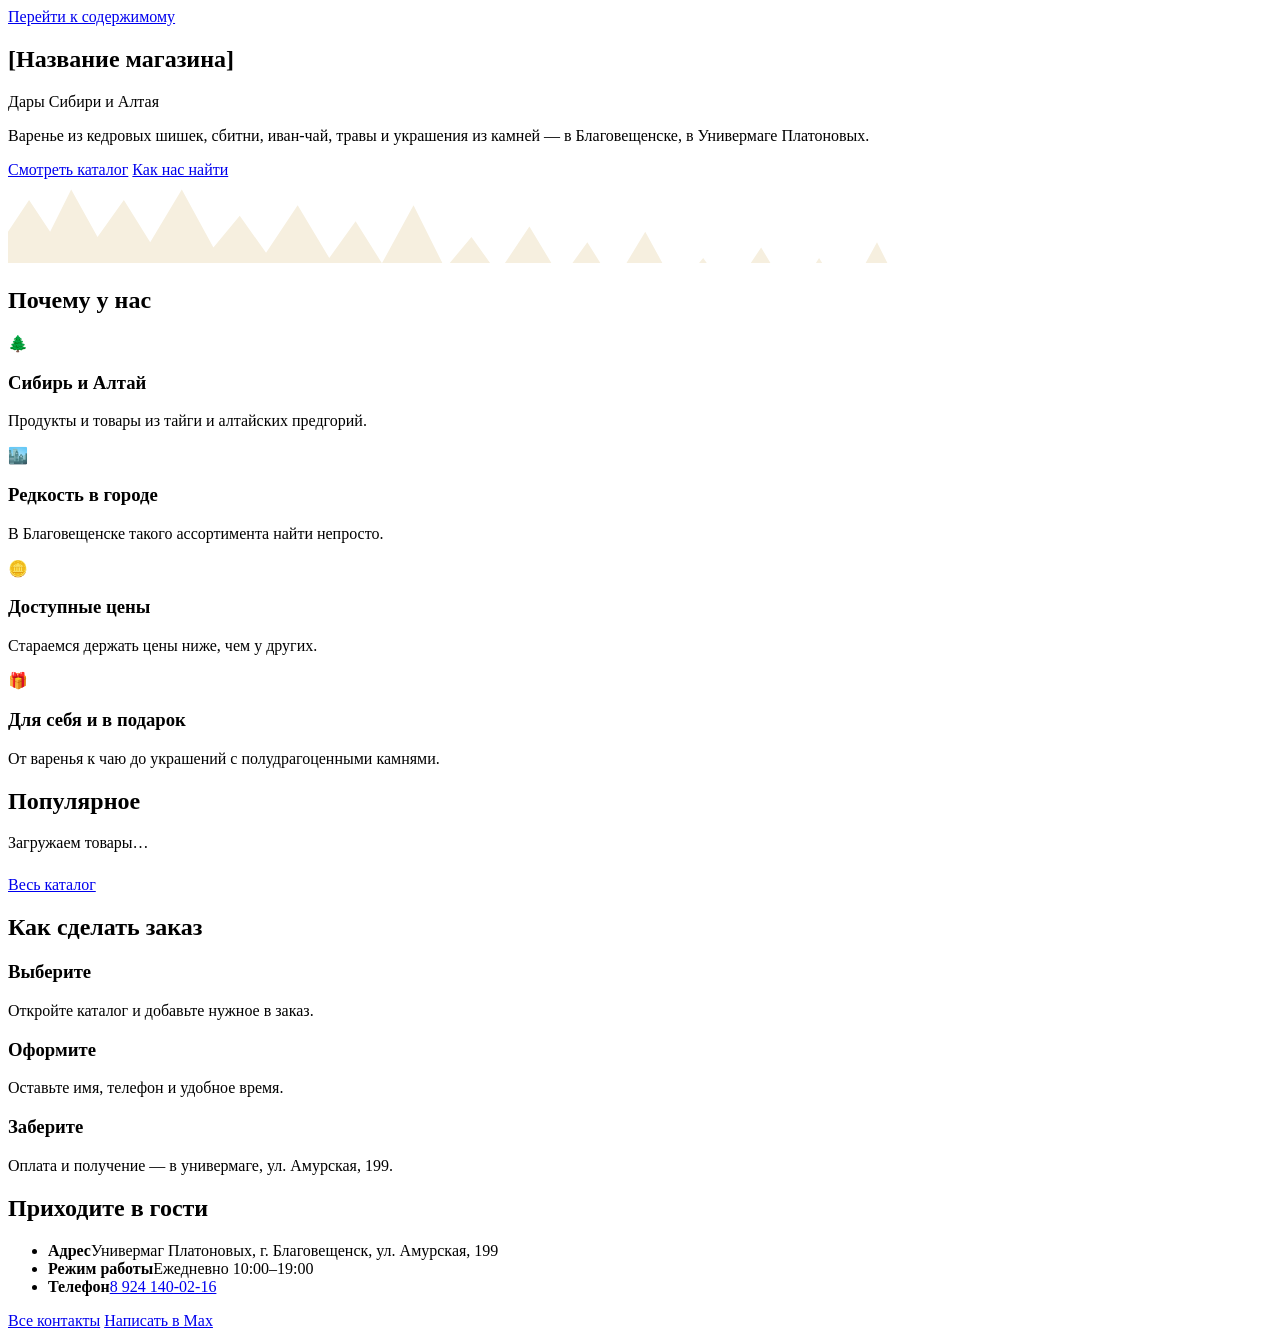
==== index.html @ 5d6d9eb0 "Add files via upload" ====
<!DOCTYPE html>
<html lang="ru">
<head>
<meta charset="utf-8">
<meta name="viewport" content="width=device-width, initial-scale=1">
<title>Продукты Сибири и Алтая — [Название магазина], Благовещенск</title>
<meta name="description" content="Продукты и товары Сибири и Алтая в Благовещенске: варенье из кедровых шишек, сбитни, сиропы, иван-чай, травы, экстракты, бижутерия.">
<meta property="og:type" content="website">
<meta property="og:locale" content="ru_RU">
<meta property="og:title" content="Продукты Сибири и Алтая — [Название магазина], Благовещенск">
<meta property="og:description" content="Продукты и товары Сибири и Алтая в Благовещенске. Самовывоз из Универмага Платоновых.">
<meta name="theme-color" content="#2F5233">
<link rel="icon" href="assets/favicon.svg" type="image/svg+xml">
<link rel="preconnect" href="https://fonts.googleapis.com">
<link rel="preconnect" href="https://fonts.gstatic.com" crossorigin>
<link href="https://fonts.googleapis.com/css2?family=Philosopher:wght@400;700&family=PT+Sans:wght@400;700&display=swap&subset=cyrillic" rel="stylesheet">
<link rel="stylesheet" href="css/style.css">
</head>
<body data-page="home">
<a class="skip" href="#main">Перейти к содержимому</a>
<div id="site-header"></div>
<main id="main">

<section class="hero">
  <div class="container hero__inner">
    <div>
      <h1><span data-cfg="shopName">[Название магазина]</span></h1>
      <p class="lead" data-cfg="tagline">Дары Сибири и Алтая</p>
      <p class="lead">Варенье из кедровых шишек, сбитни, иван-чай, травы и украшения из камней — в Благовещенске, в Универмаге Платоновых.</p>
      <div class="hero__btns">
        <a class="btn" href="catalog.html">Смотреть каталог</a>
        <a class="btn btn--ghost" href="contacts.html">Как нас найти</a>
      </div>
    </div>
    <div class="hero__logo" data-logo></div>
  </div>
  <svg class="hero__trees" viewBox="0 0 1200 80" preserveAspectRatio="none" aria-hidden="true"><path fill="#F6EFDF" d="M0 80V50l20-30 20 30 20-40 25 45 25-35 25 40 30-50 30 55 25-30 25 35 30-45 30 50 25-35 25 40 30-55 30 60 25-30 25 35 30-45 30 50 25-35 25 40 30-50 30 55 25-30 25 35 30-45 30 50 25-40 25 40 30-55 30 60 25-30 25 35 30-45 30 50 25-35 25 40 30-50 30 55 25-35 25 40 30-45 30 50 25-35 25 40 30-50 30 55V80z"/></svg>
</section>

<section class="section" aria-labelledby="why">
  <div class="container">
    <h2 id="why" class="center">Почему у нас</h2>
    <div class="grid features">
      <div class="feature"><span class="feature__icon" aria-hidden="true">🌲</span><h3>Сибирь и Алтай</h3><p>Продукты и товары из тайги и алтайских предгорий.</p></div>
      <div class="feature"><span class="feature__icon" aria-hidden="true">🏙️</span><h3>Редкость в городе</h3><p>В Благовещенске такого ассортимента найти непросто.</p></div>
      <div class="feature"><span class="feature__icon" aria-hidden="true">🪙</span><h3>Доступные цены</h3><p>Стараемся держать цены ниже, чем у других.</p></div>
      <div class="feature"><span class="feature__icon" aria-hidden="true">🎁</span><h3>Для себя и в подарок</h3><p>От варенья к чаю до украшений с полудрагоценными камнями.</p></div>
    </div>
  </div>
</section>

<section class="section section--alt" aria-labelledby="pop">
  <div class="container">
    <h2 id="pop">Популярное</h2>
    <div class="grid products" id="popular"><p class="empty">Загружаем товары…</p></div>
    <p class="center" style="margin-top:24px"><a class="btn btn--green" href="catalog.html">Весь каталог</a></p>
  </div>
</section>

<section class="section" aria-labelledby="how">
  <div class="container">
    <h2 id="how" class="center">Как сделать заказ</h2>
    <div class="grid steps">
      <div class="step"><h3>Выберите</h3><p>Откройте каталог и добавьте нужное в заказ.</p></div>
      <div class="step"><h3>Оформите</h3><p>Оставьте имя, телефон и удобное время.</p></div>
      <div class="step"><h3>Заберите</h3><p>Оплата и получение — в универмаге, ул. Амурская, 199.</p></div>
    </div>
  </div>
</section>

<section class="section section--alt" aria-labelledby="cont">
  <div class="container contacts">
    <div>
      <h2 id="cont">Приходите в гости</h2>
      <ul class="contact-list">
        <li><b>Адрес</b><span data-cfg="place">Универмаг Платоновых</span>, г. <span data-cfg="city">Благовещенск</span>, <span data-cfg="address">ул. Амурская, 199</span></li>
        <li><b>Режим работы</b><span data-cfg="hours">Ежедневно 10:00–19:00</span></li>
        <li><b>Телефон</b><a data-cfg-tel href="#">8 924 140-02-16</a></li>
      </ul>
    </div>
    <div style="align-self:center"><a class="btn btn--green" href="contacts.html">Все контакты</a> <a class="btn btn--ghost" data-cfg-max href="#">Написать в Max</a></div>
  </div>
</section>
</main>
<div id="site-footer"></div>
<script src="config.js"></script>
<script src="js/app.js" defer></script>
</body>
</html>
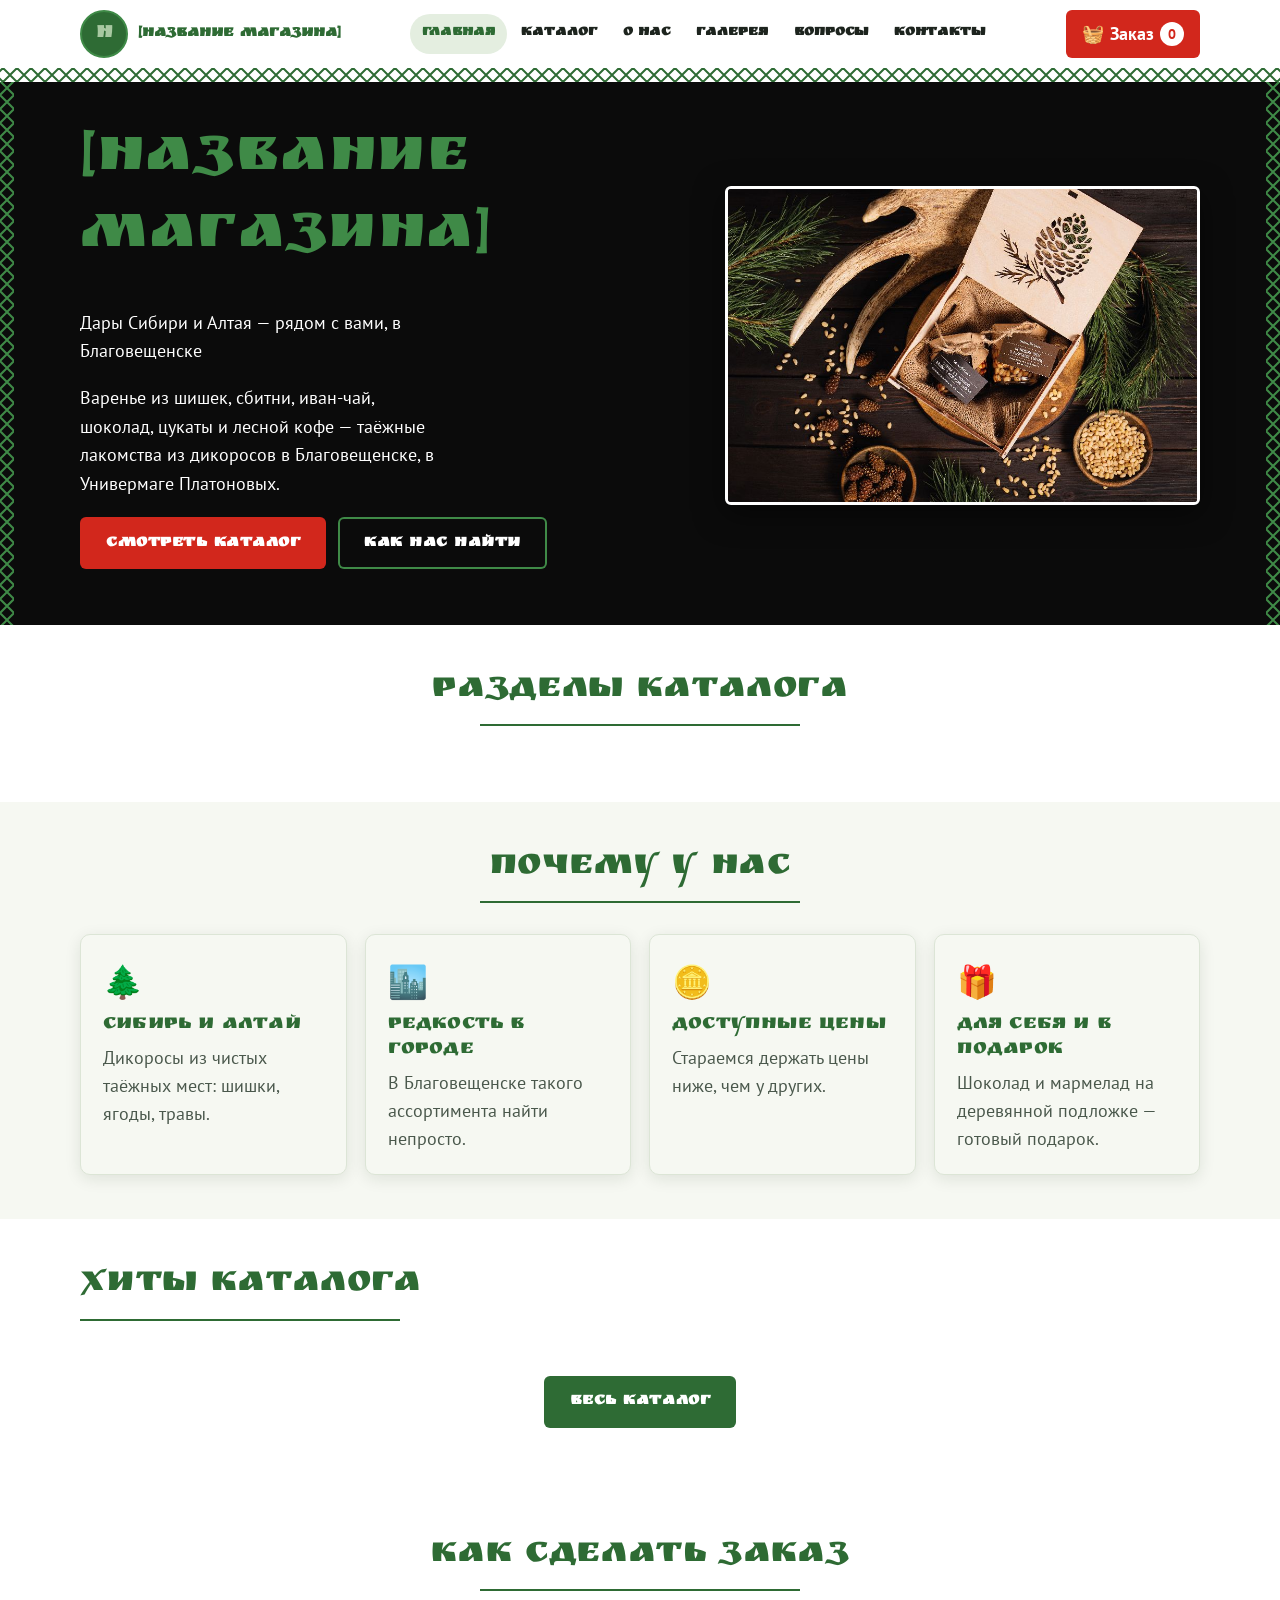
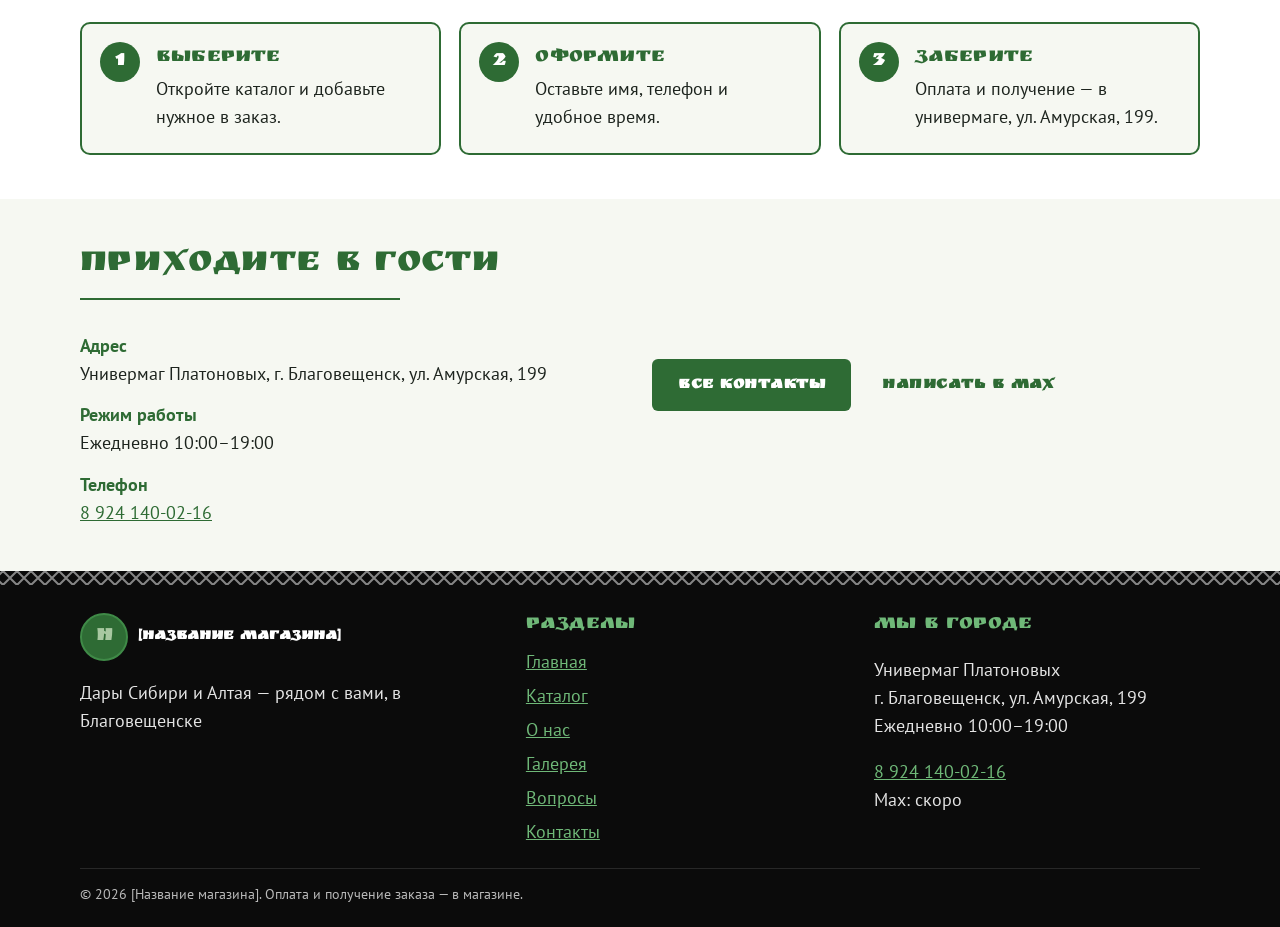
==== commit 7f72514c: "Каталог из PDF и стиль каталога: страницы и products.json" ====
--- a/index.html
+++ b/index.html
@@ -4,16 +4,16 @@
 <meta charset="utf-8">
 <meta name="viewport" content="width=device-width, initial-scale=1">
 <title>Продукты Сибири и Алтая — [Название магазина], Благовещенск</title>
-<meta name="description" content="Продукты и товары Сибири и Алтая в Благовещенске: варенье из кедровых шишек, сбитни, сиропы, иван-чай, травы, экстракты, бижутерия.">
+<meta name="description" content="Продукты и товары Сибири и Алтая в Благовещенске: варенье из шишек, сбитни и сиропы, конфитюры, цукаты, шоколад, мармелад, лесной чай, таёжный кофе.">
 <meta property="og:type" content="website">
 <meta property="og:locale" content="ru_RU">
 <meta property="og:title" content="Продукты Сибири и Алтая — [Название магазина], Благовещенск">
 <meta property="og:description" content="Продукты и товары Сибири и Алтая в Благовещенске. Самовывоз из Универмага Платоновых.">
-<meta name="theme-color" content="#2F5233">
+<meta name="theme-color" content="#2E6B34">
 <link rel="icon" href="assets/favicon.svg" type="image/svg+xml">
 <link rel="preconnect" href="https://fonts.googleapis.com">
 <link rel="preconnect" href="https://fonts.gstatic.com" crossorigin>
-<link href="https://fonts.googleapis.com/css2?family=Philosopher:wght@400;700&family=PT+Sans:wght@400;700&display=swap&subset=cyrillic" rel="stylesheet">
+<link href="https://fonts.googleapis.com/css2?family=Ruslan+Display&family=PT+Sans:wght@400;700&display=swap&subset=cyrillic" rel="stylesheet">
 <link rel="stylesheet" href="css/style.css">
 </head>
 <body data-page="home">
@@ -26,32 +26,39 @@
     <div>
       <h1><span data-cfg="shopName">[Название магазина]</span></h1>
       <p class="lead" data-cfg="tagline">Дары Сибири и Алтая</p>
-      <p class="lead">Варенье из кедровых шишек, сбитни, иван-чай, травы и украшения из камней — в Благовещенске, в Универмаге Платоновых.</p>
+      <p class="lead">Варенье из шишек, сбитни, иван-чай, шоколад, цукаты и лесной кофе — таёжные лакомства из дикоросов в Благовещенске, в Универмаге Платоновых.</p>
       <div class="hero__btns">
         <a class="btn" href="catalog.html">Смотреть каталог</a>
         <a class="btn btn--ghost" href="contacts.html">Как нас найти</a>
       </div>
     </div>
-    <div class="hero__logo" data-logo></div>
+    <div class="hero__photo"><img src="assets/img/hero.jpg" alt="Подарочный набор таёжного варенья в деревянной коробке" width="900" height="600"></div>
   </div>
-  <svg class="hero__trees" viewBox="0 0 1200 80" preserveAspectRatio="none" aria-hidden="true"><path fill="#F6EFDF" d="M0 80V50l20-30 20 30 20-40 25 45 25-35 25 40 30-50 30 55 25-30 25 35 30-45 30 50 25-35 25 40 30-55 30 60 25-30 25 35 30-45 30 50 25-35 25 40 30-50 30 55 25-30 25 35 30-45 30 50 25-40 25 40 30-55 30 60 25-30 25 35 30-45 30 50 25-35 25 40 30-50 30 55 25-35 25 40 30-45 30 50 25-35 25 40 30-50 30 55V80z"/></svg>
+  <svg class="hero__trees" hidden viewBox="0 0 1200 80" preserveAspectRatio="none" aria-hidden="true"><path fill="#F6EFDF" d="M0 80V50l20-30 20 30 20-40 25 45 25-35 25 40 30-50 30 55 25-30 25 35 30-45 30 50 25-35 25 40 30-55 30 60 25-30 25 35 30-45 30 50 25-35 25 40 30-50 30 55 25-30 25 35 30-45 30 50 25-40 25 40 30-55 30 60 25-30 25 35 30-45 30 50 25-35 25 40 30-50 30 55 25-35 25 40 30-45 30 50 25-35 25 40 30-50 30 55V80z"/></svg>
 </section>
 
-<section class="section" aria-labelledby="why">
+<section class="section" aria-labelledby="cats">
+  <div class="container">
+    <h2 id="cats" class="center">Разделы каталога</h2>
+    <div class="grid cats" id="cats-box"></div>
+  </div>
+</section>
+
+<section class="section section--alt" aria-labelledby="why">
   <div class="container">
     <h2 id="why" class="center">Почему у нас</h2>
     <div class="grid features">
-      <div class="feature"><span class="feature__icon" aria-hidden="true">🌲</span><h3>Сибирь и Алтай</h3><p>Продукты и товары из тайги и алтайских предгорий.</p></div>
+      <div class="feature"><span class="feature__icon" aria-hidden="true">🌲</span><h3>Сибирь и Алтай</h3><p>Дикоросы из чистых таёжных мест: шишки, ягоды, травы.</p></div>
       <div class="feature"><span class="feature__icon" aria-hidden="true">🏙️</span><h3>Редкость в городе</h3><p>В Благовещенске такого ассортимента найти непросто.</p></div>
       <div class="feature"><span class="feature__icon" aria-hidden="true">🪙</span><h3>Доступные цены</h3><p>Стараемся держать цены ниже, чем у других.</p></div>
-      <div class="feature"><span class="feature__icon" aria-hidden="true">🎁</span><h3>Для себя и в подарок</h3><p>От варенья к чаю до украшений с полудрагоценными камнями.</p></div>
+      <div class="feature"><span class="feature__icon" aria-hidden="true">🎁</span><h3>Для себя и в подарок</h3><p>Шоколад и мармелад на деревянной подложке — готовый подарок.</p></div>
     </div>
   </div>
 </section>
 
-<section class="section section--alt" aria-labelledby="pop">
+<section class="section" aria-labelledby="pop">
   <div class="container">
-    <h2 id="pop">Популярное</h2>
+    <h2 id="pop">Хиты каталога</h2>
     <div class="grid products" id="popular"><p class="empty">Загружаем товары…</p></div>
     <p class="center" style="margin-top:24px"><a class="btn btn--green" href="catalog.html">Весь каталог</a></p>
   </div>
--- a/css/style.css
+++ b/css/style.css
@@ -0,0 +1,239 @@
+:root{
+  --cream:#FFFFFF; --cream-2:#DCE5D6; --paper:#F6F8F2;
+  --green:#2E6B34; --green-2:#3F8A47; --green-3:#A8C8A1; --green-4:#E4EEE0;
+  --brown:#1D241E; --brown-2:#4A584C;
+  --gold:#3F8A47; --gold-2:#A8C8A1;
+  --red:#D2271C; --red-2:#A81D14;
+  --navy:#0B0B0B;
+  --radius:10px; --shadow:0 4px 16px rgba(20,40,20,.10);
+  --font-head:"Ruslan Display","Georgia",serif; --font-body:"PT Sans","Segoe UI",Arial,sans-serif;
+  --orn:url("data:image/svg+xml,%3Csvg xmlns='http://www.w3.org/2000/svg' width='28' height='14' viewBox='0 0 28 14'%3E%3Cpath d='M0 7 7 0l7 7-7 7zM14 7l7-7 7 7-7 7z' fill='none' stroke='%232E6B34' stroke-width='2'/%3E%3C/svg%3E");
+  --orn-w:url("data:image/svg+xml,%3Csvg xmlns='http://www.w3.org/2000/svg' width='28' height='14' viewBox='0 0 28 14'%3E%3Cpath d='M0 7 7 0l7 7-7 7zM14 7l7-7 7 7-7 7z' fill='none' stroke='%23ffffff' stroke-width='2'/%3E%3C/svg%3E");
+}
+*{box-sizing:border-box}
+html{scroll-behavior:smooth}
+body{margin:0;font-family:var(--font-body);font-size:18px;line-height:1.55;color:var(--brown);
+  background:var(--cream)}
+img{max-width:100%;height:auto;display:block}
+a{color:var(--green)}
+h1,h2,h3{font-family:var(--font-head);color:var(--green);line-height:1.2;margin:0 0 .5em}
+h1{font-size:clamp(2rem,6vw,3.2rem)} h2{font-size:clamp(1.6rem,4.5vw,2.3rem)} h3{font-size:1.3rem}
+.container{width:min(1120px,100% - 32px);margin-inline:auto}
+.section{padding:44px 0}
+.section--alt{background:var(--paper);border-block:1px solid var(--cream-2)}
+.lead{font-size:1.15rem;color:var(--brown-2)}
+.center{text-align:center}
+.skip{position:absolute;left:-999px}.skip:focus{left:8px;top:8px;background:#fff;padding:8px;z-index:100}
+
+/* Кнопки */
+.btn{display:inline-flex;align-items:center;justify-content:center;gap:8px;min-height:52px;padding:12px 26px;
+  border:0;border-radius:999px;font:700 1.05rem var(--font-body);text-decoration:none;cursor:pointer;
+  background:var(--red);color:#fff;box-shadow:0 3px 0 var(--red-2);transition:transform .1s,background .15s}
+.btn:hover{background:var(--red-2)} .btn:active{transform:translateY(2px);box-shadow:none}
+.btn--green{background:var(--green);box-shadow:0 3px 0 #1f3a23}.btn--green:hover{background:#244128}
+.btn--ghost{background:transparent;color:var(--green);box-shadow:inset 0 0 0 2px var(--green)}
+.btn--ghost:hover{background:var(--green-4)}
+.btn--block{width:100%}
+.btn[disabled]{opacity:.6;cursor:wait}
+:focus-visible{outline:3px solid var(--gold);outline-offset:2px}
+
+/* Шапка */
+.header{position:sticky;top:0;z-index:50;background:rgba(251,247,236,.96);backdrop-filter:blur(6px);border-bottom:2px solid var(--gold-2)}
+.header__row{display:flex;align-items:center;justify-content:space-between;gap:12px;min-height:68px}
+.brand{display:flex;align-items:center;gap:10px;text-decoration:none;color:var(--green);font:700 1.25rem var(--font-head)}
+.logo-img{width:48px;height:48px;border-radius:50%;object-fit:cover}
+.logo-fallback{display:inline-grid;place-items:center;width:48px;height:48px;border-radius:50%;
+  background:var(--green);color:var(--gold-2);font:700 1.4rem var(--font-head);border:2px solid var(--gold);flex:none}
+.nav{display:none}
+.nav a{padding:8px 12px;text-decoration:none;color:var(--brown);font-weight:700;border-radius:999px}
+.nav a:hover,.nav a[aria-current="page"]{background:var(--green-4);color:var(--green)}
+.header__actions{display:flex;align-items:center;gap:8px}
+.cart-link{position:relative;display:inline-flex;align-items:center;gap:6px;min-height:48px;padding:0 16px;border-radius:999px;
+  background:var(--red);color:#fff;text-decoration:none;font-weight:700}
+.cart-count{background:#fff;color:var(--red);border-radius:999px;min-width:24px;height:24px;display:inline-grid;place-items:center;font-size:.9rem;padding:0 6px}
+.burger{width:48px;height:48px;border:2px solid var(--green);background:transparent;border-radius:14px;cursor:pointer;color:var(--green);font-size:1.5rem}
+.nav.open{display:flex;flex-direction:column;position:absolute;top:100%;left:0;right:0;background:var(--paper);padding:12px 16px 18px;border-bottom:2px solid var(--gold-2);box-shadow:var(--shadow)}
+.nav.open a{padding:14px 12px;font-size:1.15rem}
+@media(min-width:900px){.nav{display:flex;gap:2px}.burger{display:none}}
+
+/* Hero */
+.hero{position:relative;overflow:hidden;background:linear-gradient(180deg,var(--green) 0%,#3d6a40 100%);color:var(--cream);padding:48px 0 90px}
+.hero h1{color:var(--cream)} .hero .lead{color:var(--green-4);max-width:34ch}
+.hero__inner{display:grid;gap:28px;align-items:center;position:relative;z-index:1}
+.hero__logo{justify-self:center}
+.hero__logo .logo-img,.hero__logo .logo-fallback{width:min(220px,55vw);height:min(220px,55vw);font-size:4rem;border:4px solid var(--gold);box-shadow:0 0 0 8px rgba(201,162,75,.25)}
+.hero__btns{display:flex;flex-wrap:wrap;gap:12px;margin-top:20px}
+.hero .btn--ghost{color:var(--cream);box-shadow:inset 0 0 0 2px var(--gold-2)}.hero .btn--ghost:hover{background:rgba(255,255,255,.1)}
+.hero__trees{position:absolute;left:0;right:0;bottom:-1px;height:80px;z-index:0;width:100%}
+@media(min-width:800px){.hero__inner{grid-template-columns:1.3fr 1fr}.hero{padding:70px 0 110px}}
+
+/* Преимущества */
+.grid{display:grid;gap:18px}
+.features{grid-template-columns:repeat(auto-fit,minmax(230px,1fr))}
+.feature{background:var(--paper);border:1px solid var(--cream-2);border-radius:var(--radius);padding:22px;box-shadow:var(--shadow)}
+.feature__icon{font-size:2rem;display:block;margin-bottom:6px}
+.feature h3{margin-bottom:.3em}
+.feature p{margin:0;color:var(--brown-2)}
+
+/* Шаги */
+.steps{grid-template-columns:repeat(auto-fit,minmax(220px,1fr));counter-reset:s}
+.step{position:relative;padding:22px 22px 22px 74px;background:var(--paper);border-radius:var(--radius);border:1px dashed var(--gold)}
+.step::before{counter-increment:s;content:counter(s);position:absolute;left:18px;top:18px;width:40px;height:40px;border-radius:50%;
+  background:var(--gold);color:var(--navy);display:grid;place-items:center;font:700 1.4rem var(--font-head)}
+.step h3{margin-bottom:.2em}.step p{margin:0}
+
+/* Товары */
+.products{grid-template-columns:repeat(auto-fill,minmax(240px,1fr))}
+.card{display:flex;flex-direction:column;background:var(--paper);border:1px solid var(--cream-2);border-radius:var(--radius);overflow:hidden;box-shadow:var(--shadow)}
+.card__img{aspect-ratio:4/3;width:100%;object-fit:cover;cursor:pointer;background:var(--green-4)}
+.card__body{display:flex;flex-direction:column;gap:8px;padding:16px;flex:1}
+.card__cat{font-size:.85rem;color:var(--green-2);font-weight:700;text-transform:uppercase;letter-spacing:.04em}
+.card__title{font:700 1.15rem var(--font-head);margin:0;color:var(--green);cursor:pointer;text-align:left;background:none;border:0;padding:0}
+.card__title:hover{text-decoration:underline}
+.card__price{font:700 1.4rem var(--font-head);color:var(--brown)}
+.card__foot{margin-top:auto;display:flex;flex-direction:column;gap:10px}
+.card .btn{min-height:48px;padding:10px 16px}
+.badge-demo{display:inline-block;background:var(--gold-2);color:var(--brown);font-size:.75rem;font-weight:700;padding:2px 8px;border-radius:999px}
+
+/* Каталог: фильтры */
+.toolbar{display:grid;gap:14px;margin-bottom:24px}
+.search{width:100%;min-height:52px;padding:10px 18px;border:2px solid var(--green-3);border-radius:999px;background:#fff;font:inherit;color:var(--brown)}
+.chips{display:flex;gap:8px;flex-wrap:wrap}
+.chip{min-height:44px;padding:8px 18px;border-radius:999px;border:2px solid var(--green-3);background:var(--paper);color:var(--green);font:700 1rem var(--font-body);cursor:pointer}
+.chip[aria-pressed="true"]{background:var(--green);color:#fff;border-color:var(--green)}
+.empty{text-align:center;padding:40px 0;color:var(--brown-2)}
+
+/* Модальное окно */
+.modal{position:fixed;inset:0;z-index:90;display:none;align-items:flex-end;justify-content:center;background:rgba(30,42,68,.6);padding:0}
+.modal.open{display:flex}
+.modal__box{background:var(--paper);width:100%;max-width:760px;max-height:92vh;overflow:auto;border-radius:24px 24px 0 0;position:relative}
+.modal__close{position:absolute;right:10px;top:10px;width:48px;height:48px;border-radius:50%;border:0;background:rgba(255,255,255,.9);font-size:1.6rem;cursor:pointer;color:var(--brown);z-index:2}
+.modal__img{width:100%;aspect-ratio:4/3;object-fit:cover}
+.modal__body{padding:20px 22px 26px}
+.modal dl{margin:0 0 16px;display:grid;gap:10px}
+.modal dt{font-weight:700;color:var(--green)}.modal dd{margin:0}
+@media(min-width:760px){.modal{align-items:center;padding:20px}.modal__box{border-radius:24px;display:grid;grid-template-columns:1fr 1.1fr}.modal__img{height:100%;aspect-ratio:auto}}
+
+/* Корзина / заказ */
+.order-grid{display:grid;gap:28px}
+@media(min-width:900px){.order-grid{grid-template-columns:1.2fr 1fr;align-items:start}}
+.cart-item{display:grid;grid-template-columns:72px 1fr auto;gap:12px;align-items:center;padding:12px 0;border-bottom:1px solid var(--cream-2)}
+.cart-item img{width:72px;height:72px;border-radius:12px;object-fit:cover}
+.cart-item__name{font-weight:700}
+.cart-item__sum{font-weight:700}
+.qty{display:inline-flex;align-items:center;gap:4px;margin-top:6px}
+.qty button{width:44px;height:44px;border-radius:50%;border:2px solid var(--green-3);background:#fff;font-size:1.3rem;cursor:pointer;color:var(--green)}
+.qty span{min-width:30px;text-align:center;font-weight:700}
+.remove{background:none;border:0;color:var(--red);cursor:pointer;font:inherit;text-decoration:underline;padding:8px 0}
+.total{display:flex;justify-content:space-between;font:700 1.5rem var(--font-head);padding:16px 0}
+.panel{background:var(--paper);border:1px solid var(--cream-2);border-radius:var(--radius);padding:22px;box-shadow:var(--shadow)}
+.note{background:var(--green-4);border-left:5px solid var(--green-2);padding:12px 16px;border-radius:10px;margin:14px 0}
+.field{display:grid;gap:6px;margin-bottom:14px}
+.field label{font-weight:700}
+.field input,.field textarea,.field select{width:100%;min-height:52px;padding:10px 14px;border:2px solid var(--green-3);border-radius:14px;font:inherit;background:#fff;color:var(--brown)}
+.field textarea{min-height:100px;resize:vertical}
+.btn-row{display:grid;gap:12px;margin-top:8px}
+.status{margin-top:14px;padding:12px 16px;border-radius:12px;display:none}
+.status.show{display:block}.status.ok{background:var(--green-4)}.status.err{background:#f6d9d4;color:var(--red-2)}
+.hp{position:absolute;left:-9999px}
+
+/* Временные тексты */
+.temp{background:repeating-linear-gradient(45deg,#fff6d6,#fff6d6 8px,#fff0bd 8px,#fff0bd 16px);border:1px dashed var(--gold);border-radius:12px;padding:2px 10px}
+.temp-mark{font-size:.8rem;color:var(--brown-2);font-style:italic;display:block;margin-top:4px}
+
+/* Галерея */
+.gallery{grid-template-columns:repeat(auto-fill,minmax(160px,1fr));gap:12px}
+.gallery button{padding:0;border:0;background:none;cursor:zoom-in;border-radius:14px;overflow:hidden;box-shadow:var(--shadow)}
+.gallery img{aspect-ratio:1;width:100%;object-fit:cover;transition:transform .25s}
+.gallery button:hover img{transform:scale(1.05)}
+.lightbox{position:fixed;inset:0;z-index:95;background:rgba(15,20,35,.92);display:none;align-items:center;justify-content:center;padding:16px}
+.lightbox.open{display:flex}
+.lightbox img{max-height:86vh;max-width:100%;border-radius:12px}
+.lightbox button{position:absolute;width:52px;height:52px;border-radius:50%;border:0;background:rgba(255,255,255,.9);font-size:1.6rem;cursor:pointer}
+.lb-close{top:12px;right:12px}.lb-prev{left:10px;top:50%}.lb-next{right:10px;top:50%}
+
+/* FAQ */
+.faq{max-width:800px;margin-inline:auto;display:grid;gap:10px}
+.faq details{background:var(--paper);border:1px solid var(--cream-2);border-radius:14px;padding:0 18px}
+.faq summary{cursor:pointer;font:700 1.15rem var(--font-head);color:var(--green);padding:16px 28px 16px 0;list-style:none;position:relative;min-height:48px}
+.faq summary::-webkit-details-marker{display:none}
+.faq summary::after{content:"+";position:absolute;right:0;top:12px;font-size:1.6rem;color:var(--red)}
+.faq details[open] summary::after{content:"–"}
+.faq details p{margin:0 0 16px}
+
+/* Контакты */
+.contacts{display:grid;gap:24px}
+@media(min-width:860px){.contacts{grid-template-columns:1fr 1fr}}
+.contact-list{list-style:none;padding:0;margin:0;display:grid;gap:14px}
+.contact-list b{display:block;color:var(--green)}
+
+/* Подвал */
+.footer{background:var(--navy);color:#d8dcea;padding:36px 0 22px;margin-top:0}
+.footer a{color:var(--gold-2)}
+.footer h3{color:var(--gold-2)}
+.footer__grid{display:grid;gap:22px}
+@media(min-width:760px){.footer__grid{grid-template-columns:1.3fr 1fr 1fr}}
+.footer .brand{color:var(--cream)}
+.footer__nav{display:grid;gap:6px}
+.footer__copy{border-top:1px solid rgba(255,255,255,.15);margin-top:22px;padding-top:14px;font-size:.9rem;opacity:.8}
+
+.page-title{padding:34px 0 8px}
+.toast{position:fixed;left:50%;bottom:22px;transform:translateX(-50%);background:var(--green);color:#fff;padding:12px 22px;border-radius:999px;z-index:120;box-shadow:var(--shadow);display:none}
+.toast.show{display:block}
+@media(prefers-reduced-motion:reduce){*{transition:none!important;scroll-behavior:auto!important}}
+[hidden]{display:none!important}
+.modal__img{min-height:220px;background:var(--green-4)}
+.modal__body h2{padding-right:44px}
+@media(min-width:760px){.modal__img{min-height:360px;border-radius:24px 0 0 24px}}
+
+
+/* ===== Стиль каталога «Таёжный тайник»: белый лист, лесной зелёный, красная плашка, орнамент ===== */
+h1,h2,h3{font-weight:400;letter-spacing:.01em}
+h1{text-transform:uppercase}
+.header{background:#fff;border-bottom:0;box-shadow:none}
+.header::after{content:"";display:block;height:14px;background:var(--orn) repeat-x center/28px 14px}
+.nav a{font-family:var(--font-head);font-size:1.05rem;text-transform:uppercase}
+.nav.open{border-bottom:0}
+.btn{border-radius:6px;font-family:var(--font-head);text-transform:uppercase;letter-spacing:.03em;box-shadow:none}
+.btn:hover{box-shadow:none}.btn--green{box-shadow:none}
+.hero{background:#0b0b0b;padding:40px 0 56px}
+.hero::before,.hero::after{content:"";position:absolute;top:0;bottom:0;width:14px;background:url("data:image/svg+xml,%3Csvg xmlns='http://www.w3.org/2000/svg' width='14' height='28' viewBox='0 0 14 28'%3E%3Cpath d='M7 0l7 7-7 7-7-7zM7 14l7 7-7 7-7-7z' fill='none' stroke='%233F8A47' stroke-width='2'/%3E%3C/svg%3E") repeat-y center/14px 28px}
+.hero::before{left:0}.hero::after{right:0}
+.hero h1{color:#3F8A47;font-size:clamp(2.2rem,7vw,4rem)}
+.hero .lead{color:#fff;max-width:36ch}
+.hero .btn--ghost{color:#fff;box-shadow:inset 0 0 0 2px #3F8A47}
+.hero__photo img{width:100%;height:auto;border-radius:6px;border:3px solid #fff;box-shadow:0 8px 30px rgba(0,0,0,.5)}
+.section--alt{background:var(--paper);border-block:0}
+.section h2{text-align:left;position:relative;padding-bottom:.35em}
+.section h2.center{text-align:center}
+.section h2::after{content:"";display:block;height:2px;background:var(--green);margin-top:.3em;max-width:320px}
+.section h2.center::after{margin-inline:auto}
+.cats{grid-template-columns:repeat(2,1fr);gap:14px}
+@media(min-width:700px){.cats{grid-template-columns:repeat(5,1fr)}}
+.cat{display:flex;flex-direction:column;align-items:center;gap:8px;text-decoration:none;padding:14px 10px;border:2px solid var(--green);border-radius:var(--radius);background:#fff;color:var(--green);text-align:center;transition:background .15s}
+.cat:hover{background:var(--green-4)}
+.cat img{width:100%;aspect-ratio:1;object-fit:contain}
+.cat span{font-family:var(--font-head);font-size:1.05rem;line-height:1.2}
+.feature,.step{border-radius:var(--radius)}
+.step{border:2px solid var(--green)}.step::before{background:var(--green);color:#fff}
+.card{position:relative;border:2px solid var(--green-4);border-radius:var(--radius);box-shadow:none;background:#fff}
+.card:hover{border-color:var(--green-3)}
+.card__img{aspect-ratio:1;object-fit:contain;background:#fff;padding:10px}
+.card__cat{color:var(--brown-2);font-size:.85rem}
+.card__title{font-size:1.2rem;border-bottom:2px solid var(--green);padding-bottom:6px}
+.card__ask{font:400 1rem var(--font-body);color:var(--brown-2)}
+.tag{position:absolute;left:10px;top:10px;z-index:2;padding:2px 12px;border-radius:6px;color:#fff;font:400 1.05rem var(--font-head);text-transform:uppercase;line-height:1.5}
+.tag--hit{background:var(--red)}.tag--new{background:var(--green)}
+.modal__body .tag{position:static;display:inline-block;margin-bottom:8px}
+.weights{display:flex;flex-wrap:wrap;gap:6px;margin:4px 0 10px}
+.wchip{min-height:36px;padding:4px 12px;border:2px solid var(--green);border-radius:6px;background:#fff;color:var(--green);font:700 .95rem var(--font-body);cursor:pointer}
+.wchip[aria-pressed="true"]{background:var(--green);color:#fff}
+.chip{border-radius:6px;border-color:var(--green)}
+.footer{background:#0b0b0b;color:#e4e4e4;position:relative}
+.footer::before{content:"";display:block;height:14px;background:var(--orn-w) repeat-x center/28px 14px;margin:-36px 0 28px;opacity:.5}
+.footer a,.footer h3{color:#6fb878}
+.cart-link{border-radius:6px}
+.gallery img{object-fit:cover}
+.nav a{white-space:nowrap;font-size:.95rem}
+.brand{font-size:1rem;line-height:1.1}
+@media(max-width:1000px) and (min-width:700px){.nav{gap:2px}.nav a{padding-inline:8px}.cart-link span:not(.cart-count){display:none}}
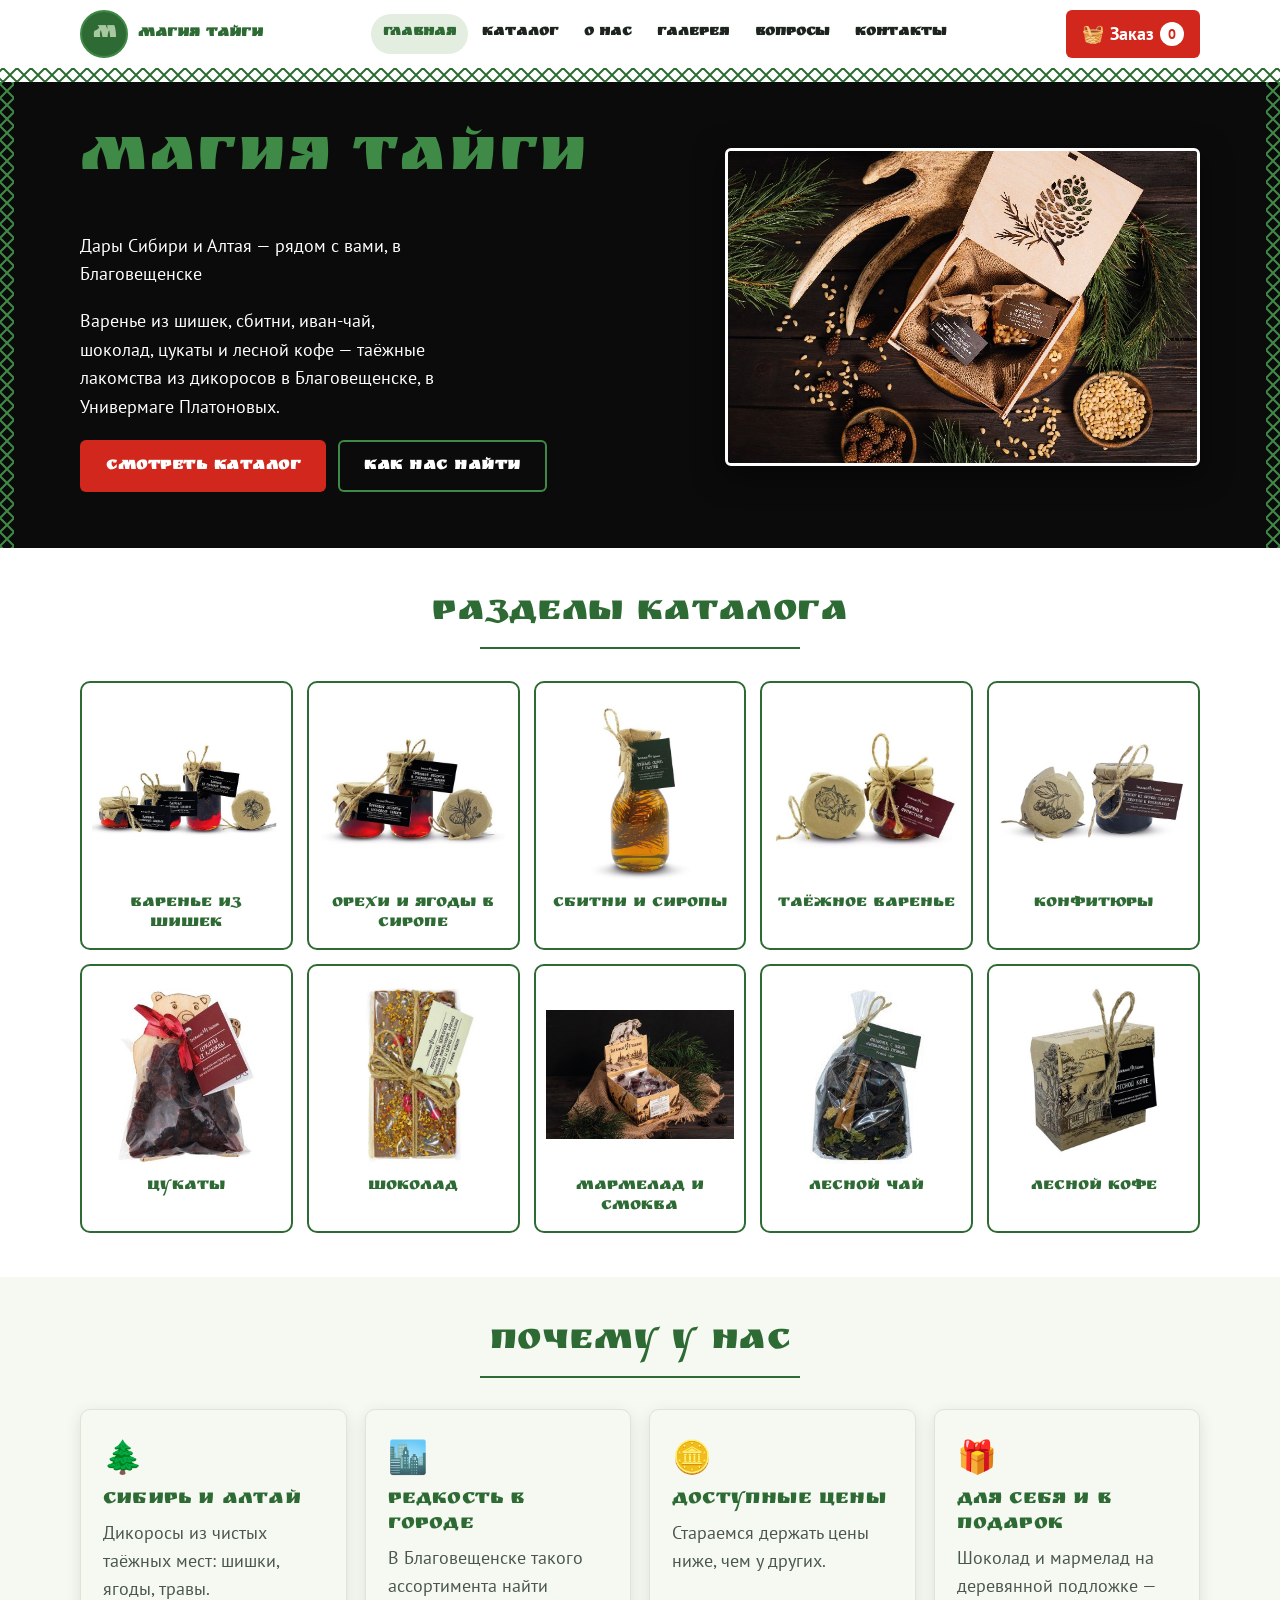
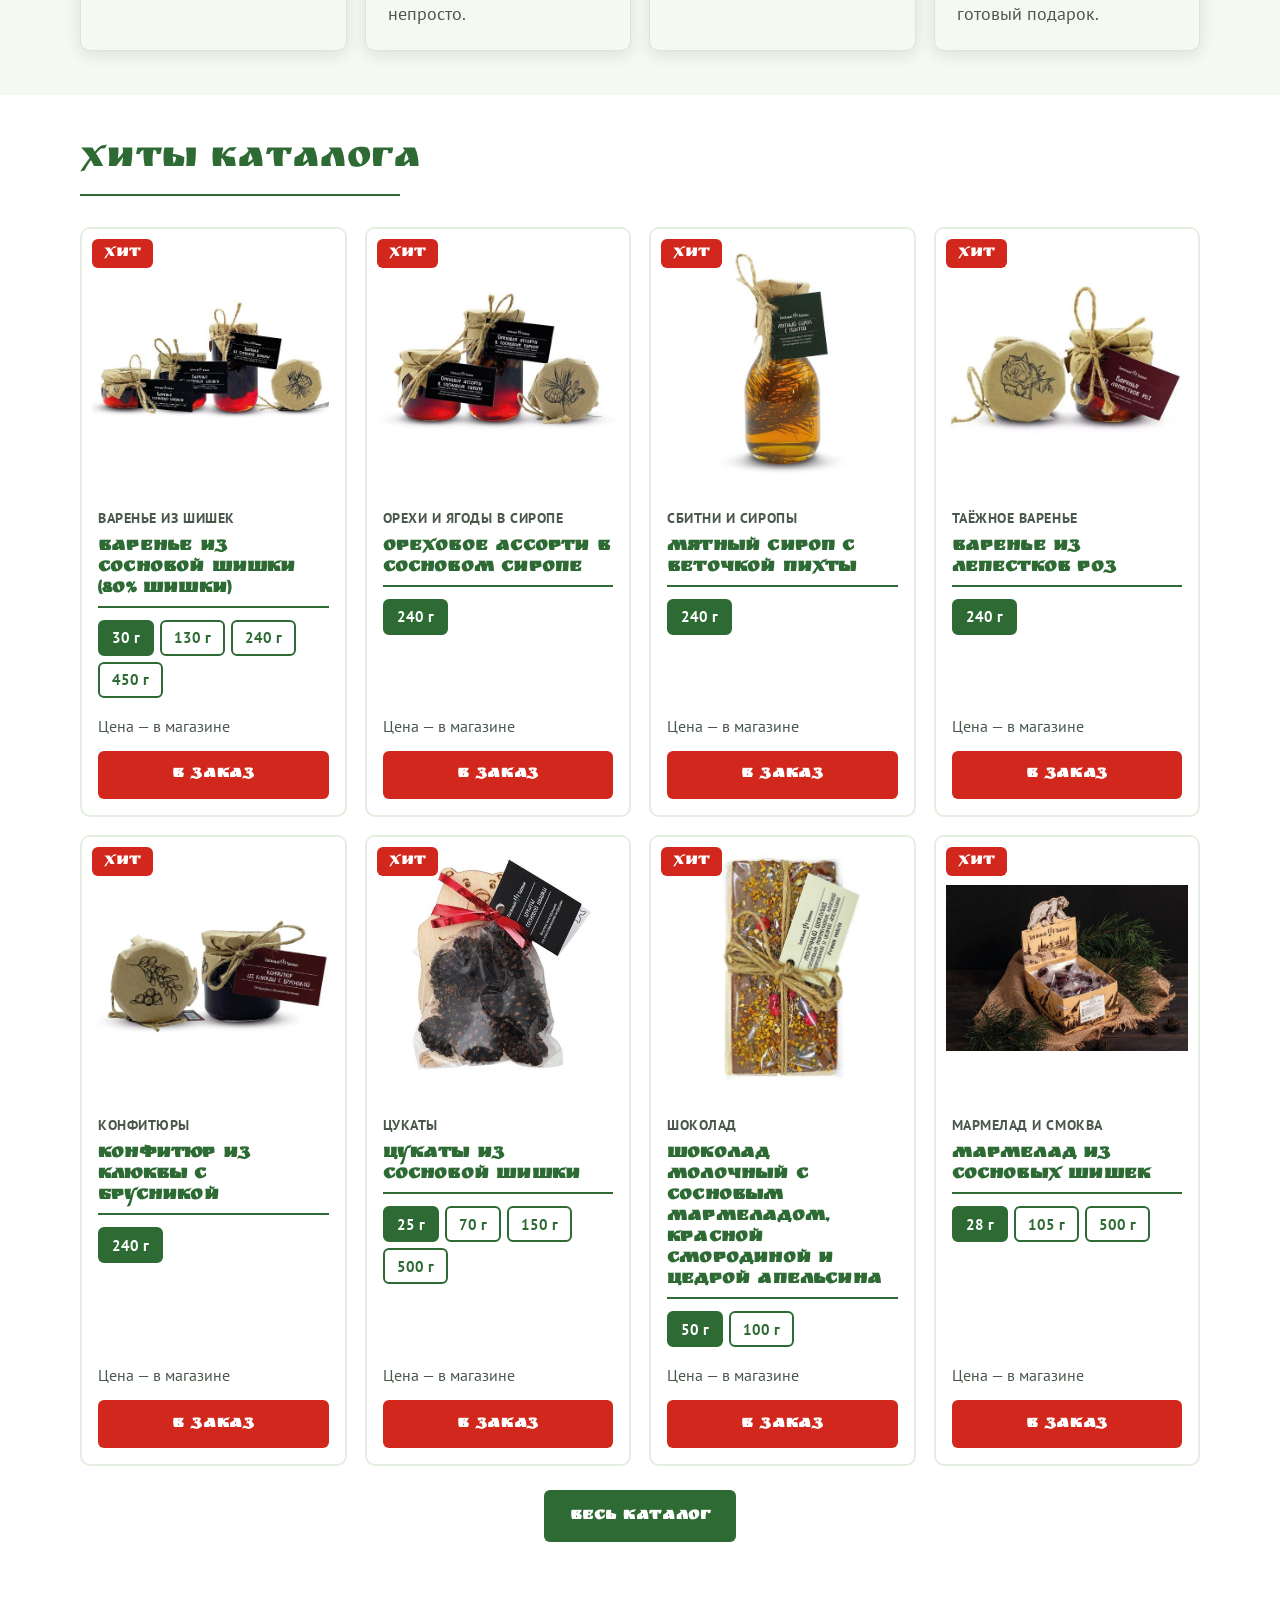
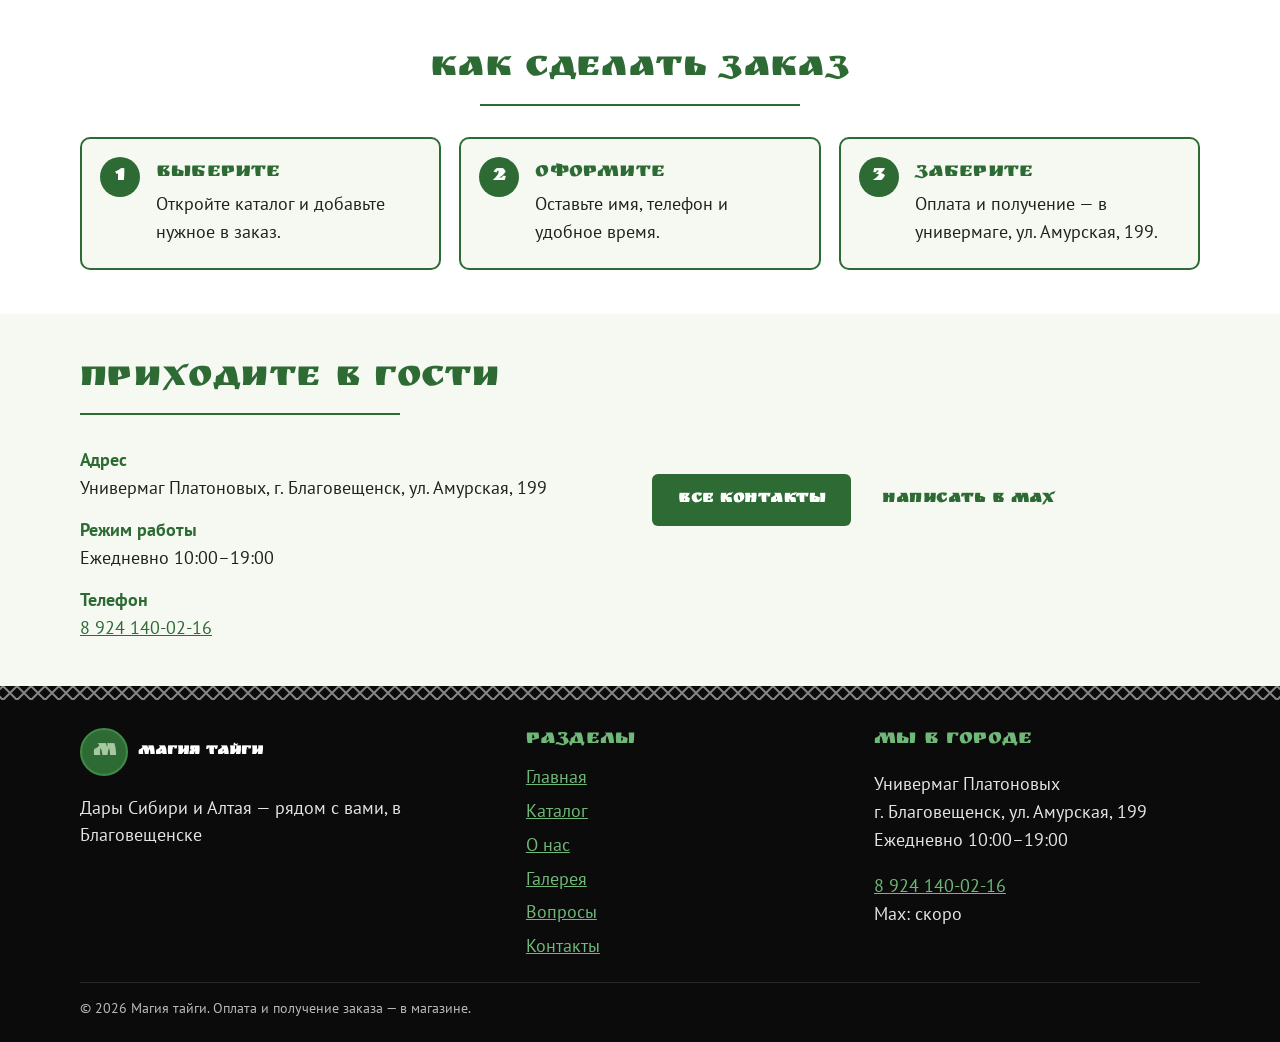
==== commit 2d136cb2: "Название магазина: Магия тайги" ====
--- a/index.html
+++ b/index.html
@@ -3,11 +3,11 @@
 <head>
 <meta charset="utf-8">
 <meta name="viewport" content="width=device-width, initial-scale=1">
-<title>Продукты Сибири и Алтая — [Название магазина], Благовещенск</title>
+<title>Продукты Сибири и Алтая — Магия тайги, Благовещенск</title>
 <meta name="description" content="Продукты и товары Сибири и Алтая в Благовещенске: варенье из шишек, сбитни и сиропы, конфитюры, цукаты, шоколад, мармелад, лесной чай, таёжный кофе.">
 <meta property="og:type" content="website">
 <meta property="og:locale" content="ru_RU">
-<meta property="og:title" content="Продукты Сибири и Алтая — [Название магазина], Благовещенск">
+<meta property="og:title" content="Продукты Сибири и Алтая — Магия тайги, Благовещенск">
 <meta property="og:description" content="Продукты и товары Сибири и Алтая в Благовещенске. Самовывоз из Универмага Платоновых.">
 <meta name="theme-color" content="#2E6B34">
 <link rel="icon" href="assets/favicon.svg" type="image/svg+xml">
@@ -24,7 +24,7 @@
 <section class="hero">
   <div class="container hero__inner">
     <div>
-      <h1><span data-cfg="shopName">[Название магазина]</span></h1>
+      <h1><span data-cfg="shopName">Магия тайги</span></h1>
       <p class="lead" data-cfg="tagline">Дары Сибири и Алтая</p>
       <p class="lead">Варенье из шишек, сбитни, иван-чай, шоколад, цукаты и лесной кофе — таёжные лакомства из дикоросов в Благовещенске, в Универмаге Платоновых.</p>
       <div class="hero__btns">
